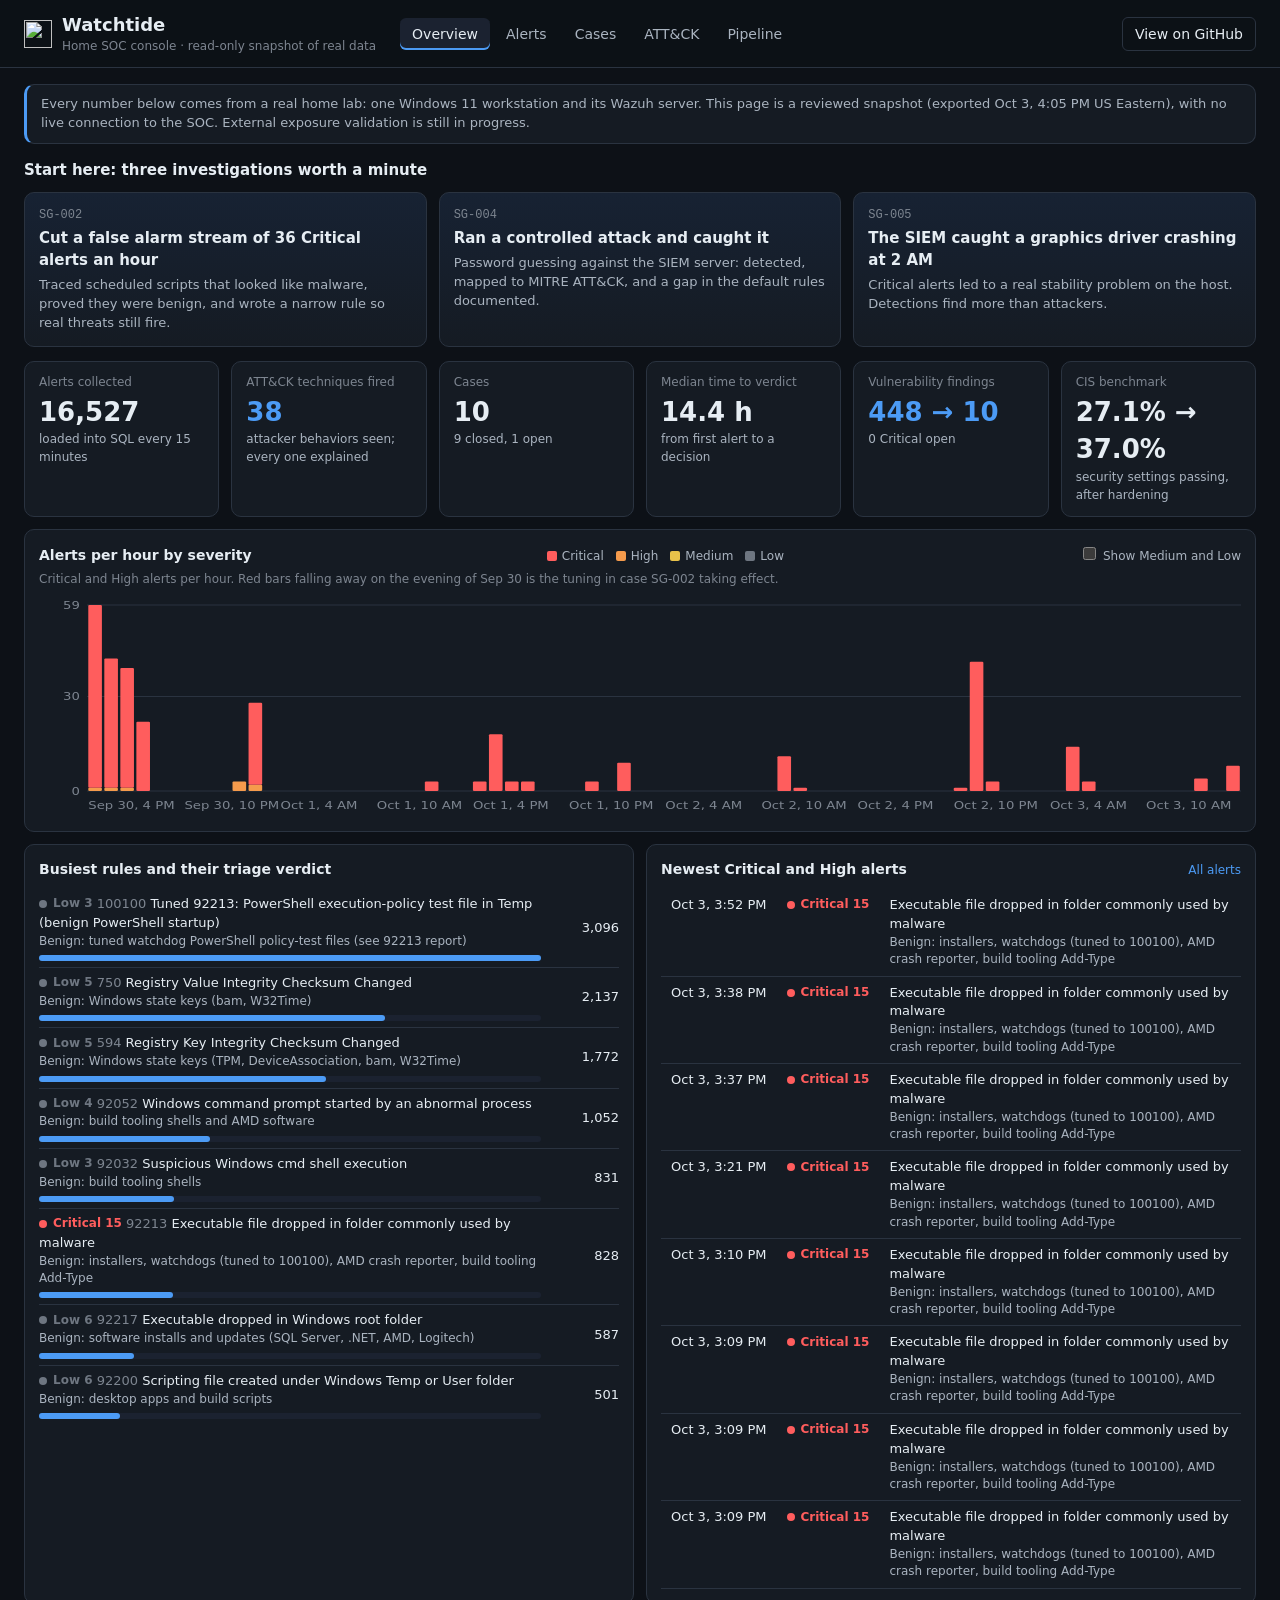
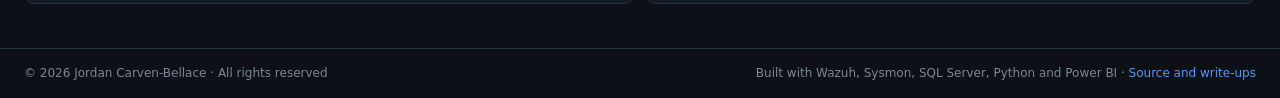
==== console/index.html @ 26cfbb3f "Strengthen publication privacy checks and neutralize personal configuration paths" ====
<!doctype html>
<html lang="en">
<head>
  <meta charset="utf-8">
  <meta name="viewport" content="width=device-width, initial-scale=1">
  <title>Watchtide Console</title>
  <meta name="description" content="Read-only SOC console for Watchtide, a home security operations center built on Wazuh, Sysmon, SQL Server and Power BI.">
  <meta property="og:type" content="website">
  <meta property="og:site_name" content="Watchtide">
  <meta property="og:title" content="Watchtide: a home SOC you can explore">
  <meta property="og:description" content="Real alerts, investigated cases and MITRE ATT&amp;CK coverage from Jordan Carven-Bellace's home security operations center, built on Wazuh, Sysmon, SQL Server and Power BI.">
  <meta property="og:image" content="https://jordan17133.github.io/Watchtide/console/og-image.png">
  <meta property="og:image:width" content="1200">
  <meta property="og:image:height" content="630">
  <meta property="og:url" content="https://jordan17133.github.io/Watchtide/">
  <meta name="twitter:card" content="summary_large_image">
  <link rel="icon" href="favicon.svg" type="image/svg+xml">
  <link rel="stylesheet" href="styles.css">
</head>
<body>
  <header class="topbar">
    <div class="brand">
      <img src="favicon.svg" alt="" width="28" height="28">
      <div>
        <h1>Watchtide</h1>
        <p class="tagline">Home SOC console · read-only snapshot of real data</p>
      </div>
    </div>
    <nav class="tabs" aria-label="Views">
      <a href="#overview" data-view="overview">Overview</a>
      <a href="#alerts" data-view="alerts">Alerts</a>
      <a href="#cases" data-view="cases">Cases</a>
      <a href="#attack" data-view="attack">ATT&amp;CK</a>
      <a href="#pipeline" data-view="pipeline">Pipeline</a>
    </nav>
    <a class="repo-link" href="https://github.com/jordan17133/Watchtide" target="_blank" rel="noopener">View on GitHub</a>
  </header>

  <div class="notice" id="notice">
    Every number below comes from a real home lab: one Windows 11 workstation and its Wazuh server.
    This page is a reviewed snapshot (<span id="snapshotTime">loading</span>), with no live connection to the SOC. External exposure validation is still in progress.
  </div>

  <main>
    <section id="view-overview" class="view">
      <div class="start">
        <h2>Start here: three investigations worth a minute</h2>
        <div class="stories">
          <a class="story" href="#cases/SG-002"><span class="case-num">SG-002</span><strong>Cut a false alarm stream of 36 Critical alerts an hour</strong><span>Traced scheduled scripts that looked like malware, proved they were benign, and wrote a narrow rule so real threats still fire.</span></a>
          <a class="story" href="#cases/SG-004"><span class="case-num">SG-004</span><strong>Ran a controlled attack and caught it</strong><span>Password guessing against the SIEM server: detected, mapped to MITRE ATT&amp;CK, and a gap in the default rules documented.</span></a>
          <a class="story" href="#cases/SG-005"><span class="case-num">SG-005</span><strong>The SIEM caught a graphics driver crashing at 2 AM</strong><span>Critical alerts led to a real stability problem on the host. Detections find more than attackers.</span></a>
        </div>
      </div>
      <div class="kpis" id="kpis"></div>
      <div class="grid two">
        <div class="panel wide">
          <div class="panel-head"><h2>Alerts per hour by severity</h2><span class="legend" id="hourLegend"></span><label class="toggle"><input type="checkbox" id="showLow"> Show Medium and Low</label></div>
          <p class="hint">Critical and High alerts per hour. Red bars falling away on the evening of Sep 30 is the tuning in case SG-002 taking effect.</p>
          <div id="hourChart" class="chart"></div>
        </div>
      </div>
      <div class="grid two">
        <div class="panel">
          <div class="panel-head"><h2>Busiest rules and their triage verdict</h2></div>
          <div id="topRules"></div>
        </div>
        <div class="panel">
          <div class="panel-head"><h2>Newest Critical and High alerts</h2><a href="#alerts" class="more">All alerts</a></div>
          <div id="recentHigh"></div>
        </div>
      </div>
    </section>

    <section id="view-alerts" class="view">
      <div class="filters">
        <input id="alertSearch" type="search" placeholder="Search rule, rule ID, process, technique" aria-label="Search alerts">
        <select id="alertSeverity" aria-label="Severity">
          <option value="all">All severities</option>
          <option value="critical">Critical</option>
          <option value="high">High</option>
          <option value="medium">Medium</option>
          <option value="low">Low</option>
        </select>
        <span class="count" id="alertCount"></span>
      </div>
      <div class="split">
        <div class="panel table-wrap"><table class="table" id="alertTable"></table></div>
        <aside class="panel detail" id="alertDetail"><p class="muted">Select an alert to see its details.</p></aside>
      </div>
    </section>

    <section id="view-cases" class="view">
      <div class="split">
        <div class="panel"><div id="caseList"></div></div>
        <aside class="panel detail" id="caseDetail"></aside>
      </div>
    </section>

    <section id="view-attack" class="view">
      <p class="lead" id="attackLead"></p>
      <div class="matrix" id="matrix"></div>
    </section>

    <section id="view-pipeline" class="view">
      <div class="kpis" id="pipeKpis"></div>
      <div class="panel">
        <div class="panel-head"><h2>How data moves</h2></div>
        <ol class="flow">
          <li><strong>Windows 11 endpoint</strong><span>Sysmon, Security, Defender, PowerShell 4104, file integrity</span></li>
          <li><strong>Wazuh agent</strong><span>Ships events over TLS to the server</span></li>
          <li><strong>Wazuh server</strong><span>Ubuntu VM: rules, ATT&amp;CK mapping, indexer, dashboard</span></li>
          <li><strong>Python loader</strong><span>Every 15 minutes through a locked-down SSH tunnel</span></li>
          <li><strong>SQL Server warehouse</strong><span>Alerts, posture, cases, reporting views</span></li>
          <li><strong>Power BI and this console</strong><span>Reports and a scrubbed public snapshot</span></li>
        </ol>
      </div>
      <div class="panel">
        <div class="panel-head"><h2>Endpoints reporting</h2></div>
        <div id="endpoints"></div>
      </div>
    </section>
  </main>

  <footer class="footer">
    <span>© 2026 Jordan Carven-Bellace · All rights reserved</span>
    <span>Built with Wazuh, Sysmon, SQL Server, Python and Power BI · <a href="https://github.com/jordan17133/Watchtide" target="_blank" rel="noopener">Source and write-ups</a></span>
  </footer>

  <div class="tooltip" id="tooltip" role="tooltip" hidden></div>
  <script src="app.js"></script>
</body>
</html>
---- console/styles.css ----
:root {
  --bg: #0d1117;
  --panel: #151b23;
  --panel-2: #1b2230;
  --line: #2a3340;
  --ink: #e6edf3;
  --ink-2: #aab4c0;
  --muted: #7d8590;
  --accent: #4c9bf5;
  --critical: #ff5d5d;
  --high: #f59b4c;
  --medium: #e8c24a;
  --low: #6e7681;
  --good: #3fb950;
  --radius: 10px;
  color-scheme: dark;
}

* { box-sizing: border-box; }

body {
  margin: 0;
  background: var(--bg);
  color: var(--ink);
  font: 14px/1.45 "Segoe UI", system-ui, -apple-system, Roboto, sans-serif;
}

a { color: var(--accent); text-decoration: none; }
a:hover { text-decoration: underline; }
h1, h2 { margin: 0; font-weight: 600; }
h2 { font-size: 14px; }
.muted { color: var(--muted); }

.topbar {
  position: sticky; top: 0; z-index: 5;
  display: flex; align-items: center; gap: 24px; flex-wrap: wrap;
  padding: 12px 24px;
  background: rgba(13, 17, 23, 0.94);
  border-bottom: 1px solid var(--line);
  backdrop-filter: blur(6px);
}
.brand { display: flex; align-items: center; gap: 10px; }
.brand h1 { font-size: 18px; }
.tagline { margin: 0; color: var(--muted); font-size: 12px; }
.tabs { display: flex; gap: 4px; flex-wrap: wrap; }
.tabs a {
  padding: 6px 12px; border-radius: 6px; color: var(--ink-2); font-weight: 500;
}
.tabs a:hover { background: var(--panel-2); text-decoration: none; }
.tabs a.active { background: var(--panel-2); color: var(--ink); box-shadow: inset 0 -2px 0 var(--accent); }
.repo-link {
  margin-left: auto; padding: 6px 12px; border: 1px solid var(--line); border-radius: 6px; color: var(--ink);
}
.repo-link:hover { border-color: var(--accent); text-decoration: none; }

.notice {
  margin: 16px 24px 0; padding: 10px 14px;
  background: var(--panel); border: 1px solid var(--line); border-left: 3px solid var(--accent);
  border-radius: var(--radius); color: var(--ink-2); font-size: 13px;
}

main { padding: 16px 24px 32px; }
.view { display: none; }
.view.active { display: block; }

.start { margin-bottom: 14px; }
.start h2 { font-size: 15px; margin-bottom: 10px; }
.stories { display: grid; grid-template-columns: repeat(auto-fit, minmax(260px, 1fr)); gap: 12px; }
.story {
  display: flex; flex-direction: column; gap: 4px; padding: 14px; border-radius: var(--radius);
  background: linear-gradient(180deg, #172233, var(--panel)); border: 1px solid var(--line); color: var(--ink);
}
.story:hover { border-color: var(--accent); text-decoration: none; }
.story strong { font-size: 15px; }
.story span:last-child { color: var(--ink-2); font-size: 13px; }
.hint { color: var(--muted); font-size: 12px; margin: -4px 0 8px; }
.toggle { font-size: 12px; color: var(--ink-2); white-space: nowrap; cursor: pointer; }
.kpis { display: grid; grid-template-columns: repeat(auto-fit, minmax(160px, 1fr)); gap: 12px; margin-bottom: 12px; }
.kpi { background: var(--panel); border: 1px solid var(--line); border-radius: var(--radius); padding: 12px 14px; }
.kpi .label { color: var(--muted); font-size: 12px; }
.kpi .value { font-size: 26px; font-weight: 600; margin-top: 2px; font-variant-numeric: tabular-nums; }
.kpi .value.accent { color: var(--accent); }
.kpi .sub { color: var(--ink-2); font-size: 12px; }

.grid { display: grid; gap: 12px; margin-bottom: 12px; }
.grid.two { grid-template-columns: repeat(auto-fit, minmax(420px, 1fr)); }
.panel { background: var(--panel); border: 1px solid var(--line); border-radius: var(--radius); padding: 14px; margin-bottom: 12px; }
.grid .panel { margin-bottom: 0; }
.panel-head { display: flex; align-items: baseline; justify-content: space-between; gap: 12px; margin-bottom: 10px; }
.more { font-size: 12px; }

.chart svg { display: block; width: 100%; height: 220px; }
.legend { display: flex; gap: 12px; font-size: 12px; color: var(--ink-2); }
.legend i { display: inline-block; width: 10px; height: 10px; border-radius: 2px; margin-right: 5px; vertical-align: -1px; }

.table-wrap { padding: 0; overflow: auto; max-height: 70vh; }
.table { width: 100%; border-collapse: collapse; font-size: 13px; }
.table th {
  position: sticky; top: 0; background: var(--panel-2); color: var(--ink-2);
  text-align: left; font-weight: 600; padding: 8px 10px; border-bottom: 1px solid var(--line);
}
.table td { padding: 7px 10px; border-bottom: 1px solid var(--line); vertical-align: top; }
.table tbody tr { cursor: pointer; }
.table tbody tr:hover { background: var(--panel-2); }
.table tbody tr.selected { background: #1f2a3a; }
.num { text-align: right; font-variant-numeric: tabular-nums; }
.nowrap { white-space: nowrap; }

.sev { display: inline-flex; align-items: center; gap: 6px; font-weight: 600; font-size: 12px; white-space: nowrap; }
.sev::before { content: ""; width: 8px; height: 8px; border-radius: 50%; background: currentColor; }
.sev.critical { color: var(--critical); }
.sev.high { color: var(--high); }
.sev.medium { color: var(--medium); }
.sev.low { color: var(--low); }

.pill {
  display: inline-block; padding: 1px 8px; border-radius: 999px; font-size: 12px;
  border: 1px solid var(--line); color: var(--ink-2); white-space: nowrap;
}
.pill.tp { border-color: var(--critical); color: var(--critical); }
.pill.benign { border-color: var(--good); color: var(--good); }
.pill.open { border-color: var(--high); color: var(--high); }
.verdict { color: var(--ink-2); font-size: 12px; }

.filters { display: flex; gap: 8px; align-items: center; flex-wrap: wrap; margin-bottom: 12px; }
.filters input, .filters select {
  background: var(--panel); color: var(--ink); border: 1px solid var(--line); border-radius: 6px; padding: 7px 10px; font: inherit;
}
.filters input { min-width: 280px; flex: 1; max-width: 420px; }
.count { color: var(--muted); font-size: 12px; }

.split { display: grid; grid-template-columns: minmax(0, 1.6fr) minmax(300px, 1fr); gap: 12px; align-items: start; }
.detail { position: sticky; top: 76px; }
.detail h3 { margin: 0 0 6px; font-size: 16px; }
.detail dl { display: grid; grid-template-columns: 130px 1fr; gap: 6px 10px; margin: 12px 0; font-size: 13px; }
.detail dt { color: var(--muted); }
.detail dd { margin: 0; word-break: break-word; }

.case-item { padding: 10px; border-radius: 8px; cursor: pointer; border: 1px solid transparent; }
.case-item + .case-item { margin-top: 4px; }
.case-item:hover { background: var(--panel-2); }
.case-item.selected { background: #1f2a3a; border-color: var(--line); }
.case-item .row { display: flex; gap: 8px; align-items: center; flex-wrap: wrap; }
.case-item .title { font-weight: 600; margin: 2px 0; }
.case-num { color: var(--muted); font-family: Consolas, ui-monospace, monospace; font-size: 12px; }
.timeline { list-style: none; margin: 8px 0 0; padding: 0; border-left: 2px solid var(--line); }
.timeline li { position: relative; padding: 0 0 10px 14px; font-size: 13px; }
.timeline li::before { content: ""; position: absolute; left: -6px; top: 5px; width: 10px; height: 10px; border-radius: 50%; background: var(--accent); }
.timeline .when { color: var(--muted); font-size: 12px; }

.lead { color: var(--ink-2); max-width: 900px; margin: 0 0 12px; }
.matrix { display: grid; grid-template-columns: repeat(auto-fill, minmax(190px, 1fr)); gap: 10px; }
.tactic { background: var(--panel); border: 1px solid var(--line); border-radius: var(--radius); padding: 10px; }
.tactic h2 { font-size: 13px; margin-bottom: 8px; display: flex; justify-content: space-between; }
.tech { background: var(--panel-2); border-radius: 6px; padding: 7px 8px; margin-bottom: 6px; border-left: 3px solid var(--low); }
.tech .id { font-family: Consolas, ui-monospace, monospace; font-size: 12px; color: var(--ink-2); }
.tech .name { font-size: 13px; font-weight: 600; }
.tech .meta { font-size: 12px; color: var(--muted); }
.tech.tp { border-left-color: var(--critical); }
.tech.benign { border-left-color: var(--good); }

.flow { list-style: none; margin: 0; padding: 0; display: grid; grid-template-columns: repeat(auto-fit, minmax(150px, 1fr)); gap: 10px; counter-reset: step; }
.flow li { background: var(--panel-2); border-radius: 8px; padding: 10px; position: relative; counter-increment: step; }
.flow li::before { content: counter(step); position: absolute; top: 8px; right: 10px; color: var(--muted); font-size: 12px; }
.flow strong { display: block; margin-bottom: 4px; }
.flow span { color: var(--ink-2); font-size: 12px; }

.bar-row { display: grid; grid-template-columns: 1fr 70px; gap: 8px; align-items: center; padding: 6px 0; border-bottom: 1px solid var(--line); font-size: 13px; }
.bar-row:last-child { border-bottom: 0; }
.bar-track { height: 6px; background: var(--panel-2); border-radius: 3px; margin-top: 5px; }
.bar-fill { height: 6px; background: var(--accent); border-radius: 3px; }

.tooltip {
  position: fixed; z-index: 20; pointer-events: none;
  background: #0b0f14; border: 1px solid var(--line); border-radius: 6px;
  padding: 7px 9px; font-size: 12px; color: var(--ink); box-shadow: 0 6px 18px rgba(0, 0, 0, 0.45);
}
.tooltip b { display: block; margin-bottom: 2px; }

.footer {
  display: flex; justify-content: space-between; gap: 12px; flex-wrap: wrap;
  padding: 16px 24px; border-top: 1px solid var(--line); color: var(--muted); font-size: 12px;
}

@media (max-width: 900px) {
  .split { grid-template-columns: 1fr; }
  .detail { position: static; }
  .grid.two { grid-template-columns: 1fr; }
  .repo-link { margin-left: 0; }
}
@media (max-width: 520px) {
  .topbar, main { padding-left: 16px; padding-right: 16px; }
  .notice { margin: 12px 16px 0; }
  .filters input { min-width: 0; width: 100%; max-width: none; flex-basis: 100%; }
  .detail dl { grid-template-columns: 1fr; }
}
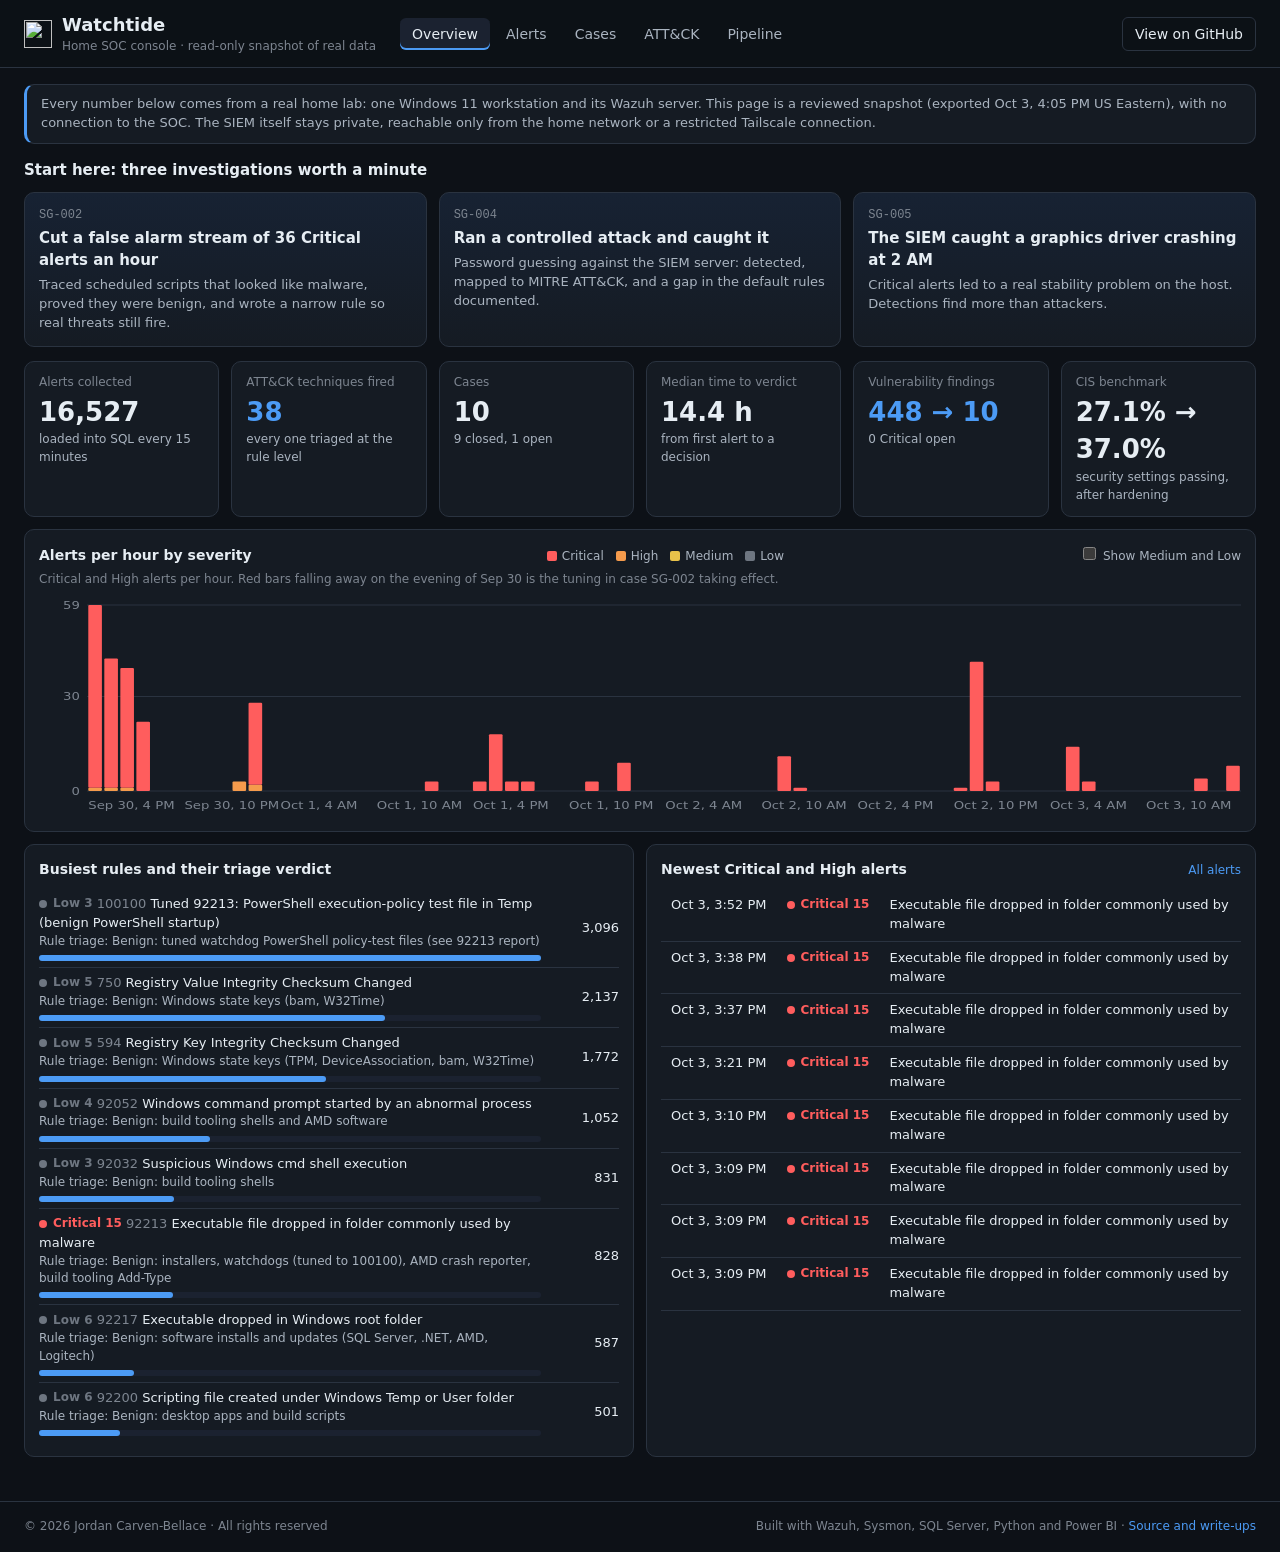
==== commit a3f88f9e: "Lead the README with verified results; move dated status notes to STATUS.md" ====
--- a/console/index.html
+++ b/console/index.html
@@ -38,7 +38,7 @@
 
   <div class="notice" id="notice">
     Every number below comes from a real home lab: one Windows 11 workstation and its Wazuh server.
-    This page is a reviewed snapshot (<span id="snapshotTime">loading</span>), with no live connection to the SOC. External exposure validation is still in progress.
+    This page is a reviewed snapshot (<span id="snapshotTime">loading</span>), with no connection to the SOC. The SIEM itself stays private, reachable only from the home network or a restricted Tailscale connection.
   </div>
 
   <main>
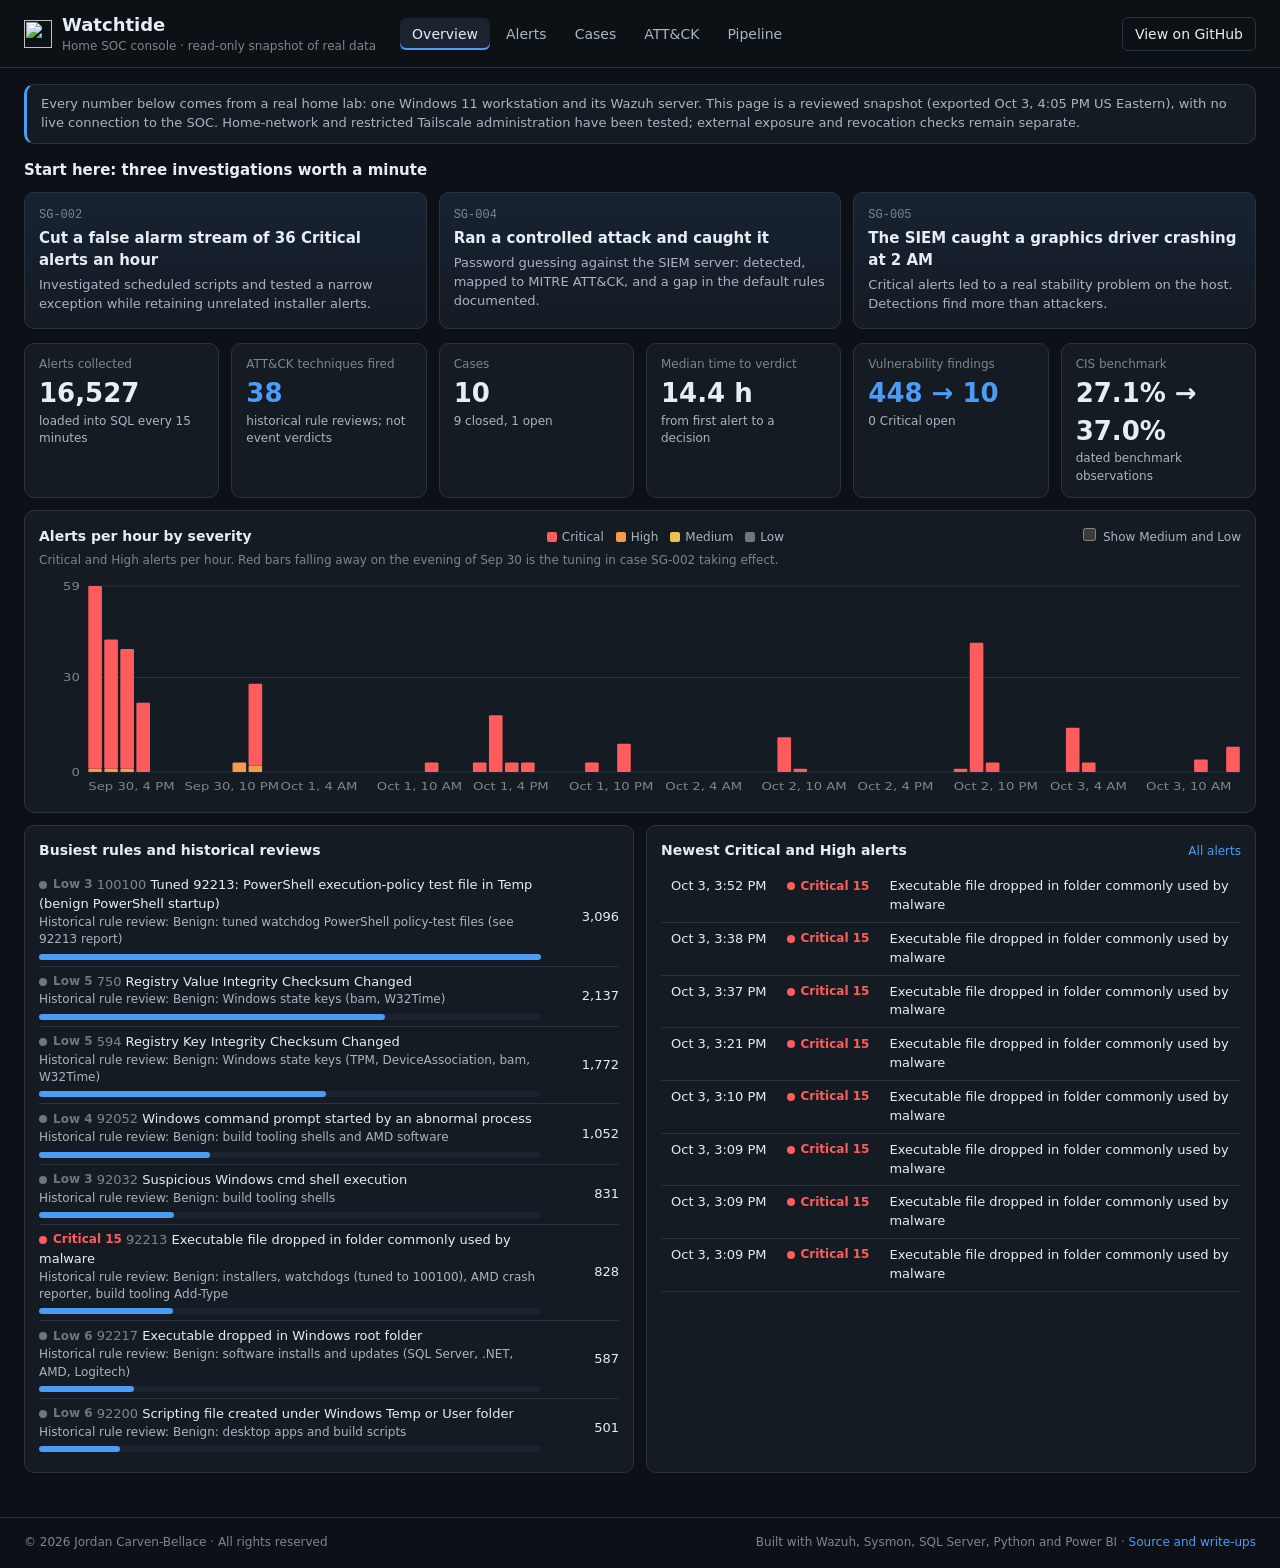
==== commit 8f015c55: "Review SOC reporting, collection warnings and portfolio evidence" ====
--- a/console/index.html
+++ b/console/index.html
@@ -38,7 +38,7 @@
 
   <div class="notice" id="notice">
     Every number below comes from a real home lab: one Windows 11 workstation and its Wazuh server.
-    This page is a reviewed snapshot (<span id="snapshotTime">loading</span>), with no connection to the SOC. The SIEM itself stays private, reachable only from the home network or a restricted Tailscale connection.
+    This page is a reviewed snapshot (<span id="snapshotTime">loading</span>), with no live connection to the SOC. Home-network and restricted Tailscale administration have been tested; external exposure and revocation checks remain separate.
   </div>
 
   <main>
@@ -46,7 +46,7 @@
       <div class="start">
         <h2>Start here: three investigations worth a minute</h2>
         <div class="stories">
-          <a class="story" href="#cases/SG-002"><span class="case-num">SG-002</span><strong>Cut a false alarm stream of 36 Critical alerts an hour</strong><span>Traced scheduled scripts that looked like malware, proved they were benign, and wrote a narrow rule so real threats still fire.</span></a>
+          <a class="story" href="#cases/SG-002"><span class="case-num">SG-002</span><strong>Cut a false alarm stream of 36 Critical alerts an hour</strong><span>Investigated scheduled scripts and tested a narrow exception while retaining unrelated installer alerts.</span></a>
           <a class="story" href="#cases/SG-004"><span class="case-num">SG-004</span><strong>Ran a controlled attack and caught it</strong><span>Password guessing against the SIEM server: detected, mapped to MITRE ATT&amp;CK, and a gap in the default rules documented.</span></a>
           <a class="story" href="#cases/SG-005"><span class="case-num">SG-005</span><strong>The SIEM caught a graphics driver crashing at 2 AM</strong><span>Critical alerts led to a real stability problem on the host. Detections find more than attackers.</span></a>
         </div>
@@ -61,7 +61,7 @@
       </div>
       <div class="grid two">
         <div class="panel">
-          <div class="panel-head"><h2>Busiest rules and their triage verdict</h2></div>
+          <div class="panel-head"><h2>Busiest rules and historical reviews</h2></div>
           <div id="topRules"></div>
         </div>
         <div class="panel">
--- a/console/styles.css
+++ b/console/styles.css
@@ -193,4 +193,7 @@
   .notice { margin: 12px 16px 0; }
   .filters input { min-width: 0; width: 100%; max-width: none; flex-basis: 100%; }
   .detail dl { grid-template-columns: 1fr; }
+  .grid .panel { min-width: 0; }
+  .panel-head { flex-wrap: wrap; align-items: flex-start; }
+  .legend { flex-wrap: wrap; }
 }
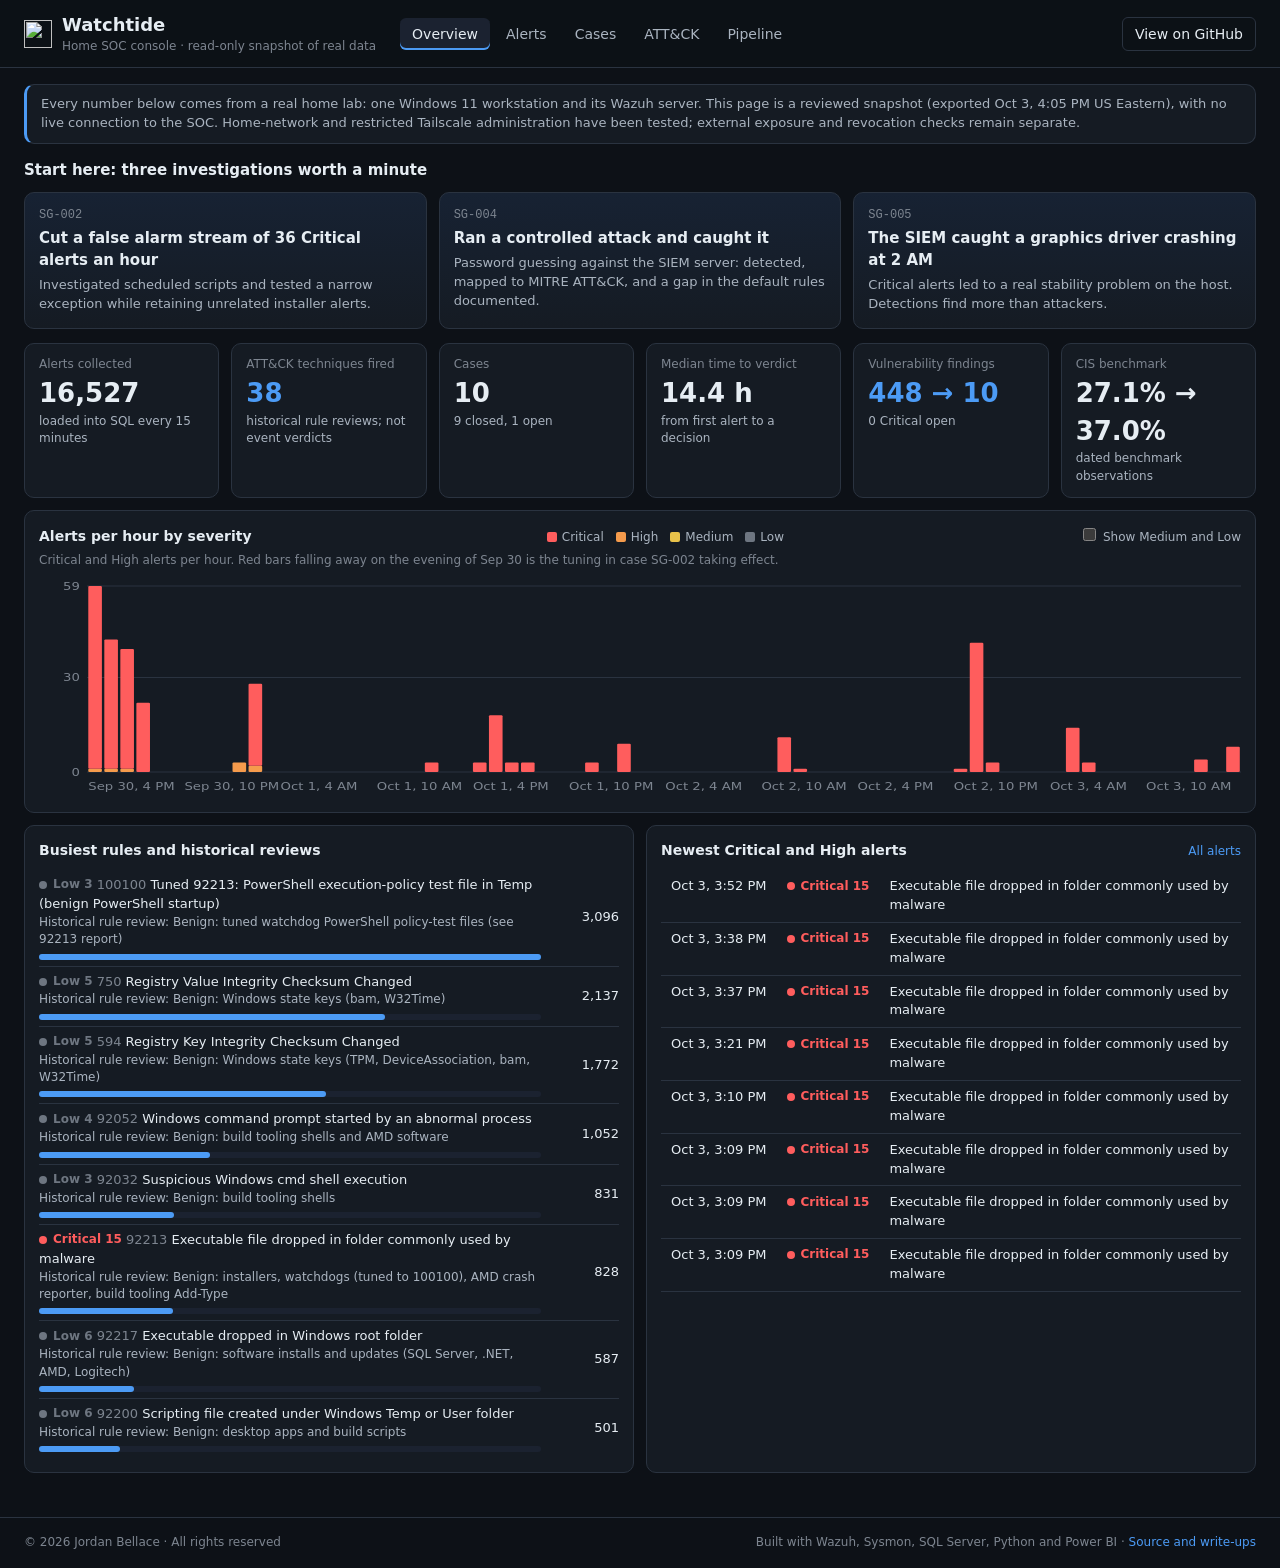
==== commit 8acde01f: "Use Jordan Bellace for public attribution" ====
--- a/console/index.html
+++ b/console/index.html
@@ -8,7 +8,7 @@
   <meta property="og:type" content="website">
   <meta property="og:site_name" content="Watchtide">
   <meta property="og:title" content="Watchtide: a home SOC you can explore">
-  <meta property="og:description" content="Real alerts, investigated cases and MITRE ATT&amp;CK coverage from Jordan Carven-Bellace's home security operations center, built on Wazuh, Sysmon, SQL Server and Power BI.">
+  <meta property="og:description" content="Real alerts, investigated cases and MITRE ATT&amp;CK coverage from Jordan Bellace's home security operations center, built on Wazuh, Sysmon, SQL Server and Power BI.">
   <meta property="og:image" content="https://jordan17133.github.io/Watchtide/console/og-image.png">
   <meta property="og:image:width" content="1200">
   <meta property="og:image:height" content="630">
@@ -122,7 +122,7 @@
   </main>
 
   <footer class="footer">
-    <span>© 2026 Jordan Carven-Bellace · All rights reserved</span>
+    <span>© 2026 Jordan Bellace · All rights reserved</span>
     <span>Built with Wazuh, Sysmon, SQL Server, Python and Power BI · <a href="https://github.com/jordan17133/Watchtide" target="_blank" rel="noopener">Source and write-ups</a></span>
   </footer>
 
